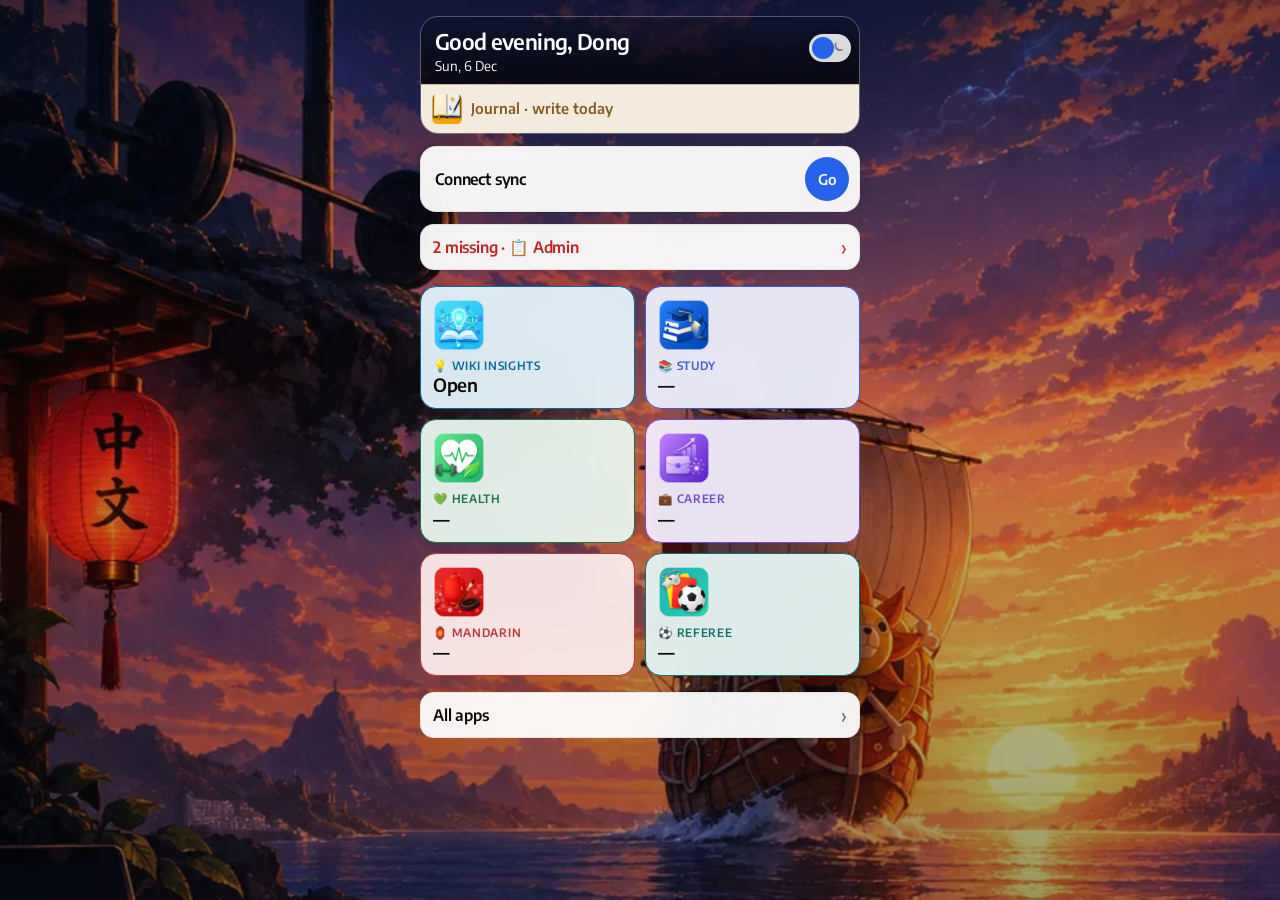
==== index.html @ ea3e2d0f "Merge the hub greeting and quote into one journal card. The date, weather, and daily quote now share" ====
<!DOCTYPE html>
<html lang="en">
<head>
  <meta charset="UTF-8" />
  <meta name="viewport" content="width=device-width, initial-scale=1.0, viewport-fit=cover" />
  <meta name="theme-color" content="#021037" data-dong-theme-fixed />
  <title>Dong apps</title>
  <link rel="manifest" href="/manifest.json" />
  <link rel="icon" href="/icons/favicon-32.png" type="image/png" sizes="32x32" />
  <link rel="icon" href="/icons/favicon-16.png" type="image/png" sizes="16x16" />
  <link rel="apple-touch-icon" href="/icons/apple-touch-icon.png" sizes="180x180" />
  <link href="https://fonts.googleapis.com/css2?family=Encode+Sans:wght@400;600&display=swap" rel="stylesheet" />
  <link rel="stylesheet" href="dong-ui/theme.css?v=5" />
  <link rel="stylesheet" href="styles.css?v=19" />
  <style>
    .boot {
      position: fixed;
      inset: 0;
      z-index: 10000;
      display: grid;
      place-items: center;
      background: #021037;
      pointer-events: none;
    }
    .boot svg { width: 112px; height: 112px; display: block; }
    .boot.is-out { animation: boot-fade 600ms linear forwards; }
    @keyframes boot-fade {
      0% { opacity: 1; }
      40% { opacity: 1; }
      100% { opacity: 0; visibility: hidden; }
    }
    @media not all and (display-mode: standalone), (prefers-reduced-motion: reduce) {
      .boot { display: none; }
    }
  </style>
  <script src="dong-ui/theme.js?v=6"></script>
</head>
<body>
  <div class="boot" aria-hidden="true">
    <svg xmlns="http://www.w3.org/2000/svg" viewBox="0 0 512 512" width="112" height="112" aria-hidden="true">
      <rect width="512" height="512" fill="#021037"/>
      <rect x="48" y="48" width="176" height="176" rx="56" fill="#F2A93B"/>
      <rect x="288" y="48" width="176" height="176" rx="56" fill="#4C6EF5"/>
      <rect x="48" y="288" width="176" height="176" rx="56" fill="#2FB872"/>
      <rect x="288" y="288" width="176" height="176" rx="56" fill="#8B5CF6"/>
    </svg>
  </div>
  <main>
    <div class="greet">
      <a class="journal-card" id="journal-card" href="/journal/" data-area="journal">
        <img class="greet-banner" src="assets/art/banner.webp" alt="" width="1200" height="400" />
        <div class="greet-shade" aria-hidden="true"></div>
        <div class="greet-text">
          <h1 id="greet-title"><span id="greet-hello">Good morning</span>, Dong</h1>
          <p class="greet-meta">
            <span id="today-date"></span>
            <span id="today-weather" class="greet-weather" hidden></span>
          </p>
          <span class="journal-row">
            <img class="journal-art" src="assets/art/journal.webp" alt="" width="32" height="32" decoding="async" />
            <span class="journal-line" id="journal-line">Journal · write today</span>
          </span>
        </div>
      </a>
      <button type="button" data-dong-theme-toggle aria-label="Toggle color theme"></button>
    </div>

    <section id="focus" class="focus" aria-live="polite"></section>
    <details class="sheet bundle" id="bundle" hidden>
      <summary id="bundle-summary"><span class="row-label" id="bundle-label">0 missing</span></summary>
      <div id="alerts" class="alerts" aria-label="Alerts"></div>
      <div id="missions" class="missions" hidden></div>
    </details>

    <nav class="tiles" aria-label="Main apps">
      <a class="tile" data-tile="wiki-insights" href="/wiki-flashcards/insights/" data-area="wiki-insights">
        <img class="tile-art" src="assets/art/wiki-insights.webp" alt="" width="52" height="52" loading="lazy" decoding="async" />
        <span class="tile-copy">
          <span class="tile-name"><span class="row-emoji" aria-hidden="true">💡</span>Wiki Insights</span>
          <span class="tile-count">Open</span>
        </span>
      </a>
      <a class="tile" data-tile="study" href="/wiki-flashcards/" data-area="study">
        <img class="tile-art" src="assets/art/study.webp" alt="" width="52" height="52" loading="lazy" decoding="async" />
        <span class="tile-copy">
          <span class="tile-name"><span class="row-emoji" aria-hidden="true">📚</span>Study</span>
          <span class="tile-count">—</span>
        </span>
      </a>
      <a class="tile" data-tile="health" href="/health/" data-area="health">
        <img class="tile-art" src="assets/art/health.webp" alt="" width="52" height="52" loading="lazy" decoding="async" />
        <span class="tile-copy">
          <span class="tile-name"><span class="row-emoji" aria-hidden="true">💚</span>Health</span>
          <span class="tile-count">—</span>
        </span>
      </a>
      <a class="tile" data-tile="career" href="/career/" data-area="career">
        <img class="tile-art" src="assets/art/career.webp" alt="" width="52" height="52" loading="lazy" decoding="async" />
        <span class="tile-copy">
          <span class="tile-name"><span class="row-emoji" aria-hidden="true">💼</span>Career</span>
          <span class="tile-count">—</span>
        </span>
      </a>
      <a class="tile" data-tile="mandarin" href="/chinese-library/" data-area="mandarin">
        <img class="tile-art" src="assets/art/mandarin.webp" alt="" width="52" height="52" loading="lazy" decoding="async" />
        <span class="tile-copy">
          <span class="tile-name"><span class="row-emoji" aria-hidden="true">🏮</span>Mandarin</span>
          <span class="tile-count">—</span>
        </span>
      </a>
      <a class="tile" data-tile="referee" href="/referee-games/" data-area="referee">
        <img class="tile-art" src="assets/art/referee.webp" alt="" width="52" height="52" loading="lazy" decoding="async" />
        <span class="tile-copy">
          <span class="tile-name"><span class="row-emoji" aria-hidden="true">⚽</span>Referee</span>
          <span class="tile-count">—</span>
        </span>
      </a>
    </nav>

    <details class="all-apps sheet">
      <summary><span class="row-label">All apps</span></summary>
      <nav aria-label="All apps">
        <section data-area="study">
          <h2>Study</h2>
          <a data-area="study" href="/wiki-flashcards/"><span class="row-emoji" aria-hidden="true">📚</span>Cards</a>
          <a data-area="study" href="/wiki-flashcards/#/aws"><span class="row-emoji" aria-hidden="true">📚</span>AWS</a>
          <a data-area="wiki-insights" href="/wiki-flashcards/insights/"><span class="row-emoji" aria-hidden="true">💡</span>Insights</a>
        </section>
        <section data-area="health">
          <h2>Health</h2>
          <a data-area="health" href="/health/"><span class="row-emoji" aria-hidden="true">💚</span>Health</a>
          <a data-area="health" href="/health/training/"><span class="row-emoji" aria-hidden="true">💚</span>Training</a>
          <a data-area="health" href="/health/nutrition/"><span class="row-emoji" aria-hidden="true">💚</span>Nutrition</a>
        </section>
        <section data-area="career">
          <h2>Career</h2>
          <a data-area="career" href="/career/"><span class="row-emoji" aria-hidden="true">💼</span>Pipeline</a>
          <a data-area="career" href="/speaking-analysis/"><span class="row-emoji" aria-hidden="true">💼</span>Speaking Coach</a>
          <a data-area="career" href="/job-hunt/"><span class="row-emoji" aria-hidden="true">💼</span>GenAI Job Shortlist</a>
          <a data-area="career" href="/Resume/"><span class="row-emoji" aria-hidden="true">💼</span>Resume</a>
        </section>
        <section data-area="daily">
          <h2>Daily</h2>
          <a data-area="journal" href="/journal/"><span class="row-emoji" aria-hidden="true">📖</span>Journal &amp; Reviews</a>
          <a data-area="journal" href="/mirror/"><span class="row-emoji" aria-hidden="true">📖</span>News</a>
          <a data-area="mandarin" href="/chinese-library/"><span class="row-emoji" aria-hidden="true">🏮</span>Mandarin Vocabulary</a>
          <a href="/piano/"><span class="row-emoji" aria-hidden="true">🎹</span>Piano Practice</a>
          <a data-area="study" href="/thesis/"><span class="row-emoji" aria-hidden="true">📚</span>Thesis Tracker</a>
        </section>
        <section data-area="life">
          <h2>Life</h2>
          <a href="/money/"><span class="row-emoji" aria-hidden="true">💰</span>Money</a>
          <a href="/crew-log/"><span class="row-emoji" aria-hidden="true">⚓</span>Crew Log</a>
          <a data-area="referee" href="/referee-games/"><span class="row-emoji" aria-hidden="true">⚽</span>Referee Games</a>
          <a href="/roadmap/"><span class="row-emoji" aria-hidden="true">🗺️</span>Roadmap</a>
        </section>
        <section data-area="reference">
          <h2>Reference</h2>
          <a href="/last30days-archive/"><span class="row-emoji" aria-hidden="true">🔎</span>Research Archive</a>
          <a data-area="referee" href="/afbraga-flashcards/"><span class="row-emoji" aria-hidden="true">⚽</span>AF Braga Referee Study</a>
          <a data-area="study" href="/wiki-library/"><span class="row-emoji" aria-hidden="true">📚</span>Wiki Bookshelf</a>
          <a data-area="study" href="/law-wiki/"><span class="row-emoji" aria-hidden="true">📚</span>Legal Research Wiki</a>
        </section>
      </nav>
    </details>
  </main>
  <script src="dong-ui/gh-sync.js?v=1"></script>
  <script src="hub.js?v=18"></script>
  <script>
    (function () {
      var el = document.querySelector(".boot");
      if (!el) return;
      if (!window.matchMedia("(display-mode: standalone)").matches ||
          window.matchMedia("(prefers-reduced-motion: reduce)").matches) {
        el.remove();
        return;
      }
      requestAnimationFrame(function () {
        requestAnimationFrame(function () {
          el.classList.add("is-out");
          el.addEventListener("animationend", function () { el.remove(); });
        });
      });
    })();
  </script>
</body>
</html>
---- dong-ui/theme.css ----
/**
 * dong-ui — CloudCLI-inspired design tokens (original reimplementation).
 * Light: warm cream. Dark: near-black. Toggle via html.dark + theme.js.
 */

:root {
  --background: 44 22% 96%;
  --foreground: 36 25% 4%;
  --card: 0 0% 100%;
  --card-foreground: 36 25% 4%;
  --popover: 0 0% 100%;
  --popover-foreground: 36 25% 4%;
  --primary: 221.2 83.2% 53.3%;
  --primary-foreground: 210 40% 98%;
  --secondary: 44 15% 91%;
  --secondary-foreground: 36 15% 18%;
  --muted: 44 15% 91%;
  --muted-foreground: 40 8% 36%;
  --accent: 44 15% 91%;
  --accent-foreground: 36 15% 18%;
  --destructive: 0 84.2% 60.2%;
  --destructive-foreground: 210 40% 98%;
  --border: 44 14% 87%;
  --input: 44 14% 87%;
  --ring: 221.2 83.2% 53.3%;
  --radius: 0.5rem;

  --bg-hex: #f6f4ef;
  --fg-hex: #0d0b08;
  --card-hex: #ffffff;
  --primary-hex: #2563eb;
  --muted-hex: #ebeae5;
  --muted-fg-hex: #5c574f;
  --border-hex: #e2e0d9;
  --theme-color: #f6f4ef;

  --nav-glass-bg: 44 22% 96% / 0.7;
  --nav-glass-blur: 20px;
  --nav-glass-saturate: 1.8;

  --font-sans: "Encode Sans", -apple-system, BlinkMacSystemFont, "Segoe UI",
    Roboto, "Helvetica Neue", Arial, sans-serif;
  --app-accent: hsl(var(--primary));

  /* Compatibility aliases for existing app CSS (do not clobber HSL tokens) */
  --bg: hsl(var(--background));
  --bg-deep: hsl(var(--secondary));
  --bg-mid: hsl(var(--secondary));
  --bg-raised: hsl(var(--card));
  --bg-card: hsl(var(--card));
  --bg-elevated: hsl(var(--secondary));
  --ink: hsl(var(--foreground));
  --text: hsl(var(--foreground));
  --text-dim: hsl(var(--muted-foreground));
  --text-mute: hsl(var(--muted-foreground));
  --muted-text: hsl(var(--muted-foreground));
  --line: hsl(var(--border));
  --surface: hsl(var(--card) / 0.85);
  --font-body: var(--font-sans);
  --font-ui: var(--font-sans);
  --font-display: var(--font-sans);

  color-scheme: light;
}

html.dark {
  --background: 0 0% 8%;
  --foreground: 40 8% 93%;
  --card: 0 0% 12%;
  --card-foreground: 40 8% 93%;
  --popover: 0 0% 12%;
  --popover-foreground: 40 8% 93%;
  --primary: 217.2 91.2% 59.8%;
  --primary-foreground: 0 0% 8%;
  --secondary: 0 0% 17%;
  --secondary-foreground: 40 8% 93%;
  --muted: 0 0% 17%;
  --muted-foreground: 0 0% 72%;
  --accent: 0 0% 17%;
  --accent-foreground: 40 8% 93%;
  --destructive: 0 62.8% 30.6%;
  --destructive-foreground: 40 8% 93%;
  --border: 0 0% 17%;
  --input: 0 0% 23%;
  --ring: 217.2 91.2% 59.8%;

  --bg-hex: #141414;
  --fg-hex: #efeeec;
  --card-hex: #1f1f1f;
  --primary-hex: #3b82f6;
  --muted-hex: #2b2b2b;
  --muted-fg-hex: #b8b8b8;
  --border-hex: #2b2b2b;
  --theme-color: #141414;

  --nav-glass-bg: 0 0% 12% / 0.55;
  --nav-glass-blur: 24px;
  --nav-glass-saturate: 1.6;

  --bg: hsl(var(--background));
  --bg-deep: hsl(0 0% 6%);
  --bg-mid: hsl(var(--secondary));
  --bg-raised: hsl(var(--card));
  --bg-card: hsl(var(--card));
  --bg-elevated: hsl(var(--secondary));
  --ink: hsl(var(--foreground));
  --text: hsl(var(--foreground));
  --text-dim: hsl(var(--muted-foreground));
  --text-mute: hsl(var(--muted-foreground));
  --muted-text: hsl(var(--muted-foreground));
  --line: hsl(var(--border));
  --surface: hsl(var(--card) / 0.9);

  color-scheme: dark;
}

*,
*::before,
*::after {
  box-sizing: border-box;
}

html {
  -webkit-text-size-adjust: 100%;
}

body {
  margin: 0;
  min-height: 100vh;
  font-family: var(--font-sans);
  color: hsl(var(--foreground));
  background: hsl(var(--background));
  -webkit-font-smoothing: antialiased;
  -moz-osx-font-smoothing: grayscale;
}

body,
div,
section,
article,
aside,
header,
footer,
nav,
main,
h1,
h2,
h3,
h4,
h5,
h6,
p,
span,
ul,
ol,
li,
table,
tr,
td,
th,
form,
label {
  transition: background-color 200ms ease-in-out, border-color 200ms ease-in-out,
    color 200ms ease-in-out;
}

@media (prefers-reduced-motion: reduce) {
  *,
  *::before,
  *::after {
    animation-duration: 0.01ms !important;
    animation-iteration-count: 1 !important;
    transition-duration: 0.01ms !important;
  }
}

.nav-glass {
  background: hsl(var(--nav-glass-bg));
  backdrop-filter: blur(var(--nav-glass-blur)) saturate(var(--nav-glass-saturate));
  -webkit-backdrop-filter: blur(var(--nav-glass-blur))
    saturate(var(--nav-glass-saturate));
}

.ui-card {
  background: hsl(var(--card));
  color: hsl(var(--card-foreground));
  border: 1px solid hsl(var(--border) / 0.7);
  border-radius: calc(var(--radius) + 4px);
  box-shadow: 0 1px 2px hsl(0 0% 0% / 0.04);
}

.ui-btn {
  display: inline-flex;
  align-items: center;
  justify-content: center;
  gap: 0.4rem;
  height: 2.5rem;
  padding: 0 1rem;
  border-radius: var(--radius);
  border: 1px solid transparent;
  font-family: var(--font-sans);
  font-size: 0.875rem;
  font-weight: 500;
  cursor: pointer;
  background: hsl(var(--primary));
  color: hsl(var(--primary-foreground));
  transition: background-color 150ms ease, border-color 150ms ease,
    transform 100ms ease;
}

.ui-btn:hover {
  filter: brightness(1.05);
}

.ui-btn:focus-visible {
  outline: none;
  box-shadow: 0 0 0 3px hsl(var(--ring) / 0.35);
}

.ui-btn-ghost {
  background: hsl(var(--secondary));
  color: hsl(var(--secondary-foreground));
  border-color: hsl(var(--border) / 0.6);
}

.dong-theme-toggle {
  position: fixed;
  top: max(0.75rem, env(safe-area-inset-top));
  right: max(0.75rem, env(safe-area-inset-right));
  z-index: 1000;
  display: inline-flex;
  align-items: center;
  justify-content: center;
  width: 2.75rem;
  height: 1.75rem;
  padding: 0;
  border: 1px solid hsl(var(--border) / 0.7);
  border-radius: 999px;
  background: hsl(var(--card) / 0.85);
  backdrop-filter: blur(12px) saturate(1.4);
  -webkit-backdrop-filter: blur(12px) saturate(1.4);
  color: hsl(var(--foreground));
  cursor: pointer;
  box-shadow: 0 1px 8px hsl(0 0% 0% / 0.08);
}

.dong-theme-toggle:focus-visible {
  outline: none;
  box-shadow: 0 0 0 3px hsl(var(--ring) / 0.35);
}

.dong-theme-toggle__track {
  position: relative;
  width: 100%;
  height: 100%;
  display: flex;
  align-items: center;
  justify-content: space-between;
  padding: 0 0.35rem;
}

.dong-theme-toggle__icon {
  width: 0.85rem;
  height: 0.85rem;
  opacity: 0.45;
}

.dong-theme-toggle__icon.is-active {
  opacity: 1;
  color: hsl(var(--primary));
}

.dong-theme-toggle__knob {
  position: absolute;
  top: 2px;
  left: 2px;
  width: calc(1.75rem - 6px);
  height: calc(1.75rem - 6px);
  border-radius: 999px;
  background: hsl(var(--primary));
  transition: transform 180ms cubic-bezier(0.4, 0, 0.2, 1);
  pointer-events: none;
}

html.dark .dong-theme-toggle__knob {
  transform: translateX(1rem);
}

.dong-topbar {
  position: sticky;
  top: 0;
  z-index: 50;
  display: flex;
  align-items: center;
  justify-content: space-between;
  gap: 0.75rem;
  min-height: 3rem;
  padding: 0.5rem 1rem;
  padding-top: max(0.5rem, env(safe-area-inset-top));
  border-bottom: 1px solid hsl(var(--border) / 0.5);
}

.dong-topbar .dong-theme-toggle {
  position: static;
}
---- styles.css ----
/* Accents from assets/art/palette.json. Ink is the same hue, shifted so
   header, pill, and tile-label text stays at least AA on both themes. */
:root {
  --area-journal: #F2A93B;
  --area-study: #4C6EF5;
  --area-health: #2FB872;
  --area-career: #8B5CF6;
  --area-mandarin: #E5484D;
  --area-referee: #14B8A6;
  --area-wiki-insights: #0EA5E9;

  --area-journal-ink: #855D20;
  --area-study-ink: #3F5BCB;
  --area-health-ink: #1D7247;
  --area-career-ink: #724BCA;
  --area-mandarin-ink: #B5393D;
  --area-referee-ink: #0C7267;
  --area-wiki-insights-ink: #096B97;
  --soon-ink: #c02626;
}

html.dark {
  --area-journal-ink: #F2A93B;
  --area-study-ink: #829AF8;
  --area-health-ink: #2FB872;
  --area-career-ink: #AE8DF9;
  --area-mandarin-ink: #ED7F82;
  --area-referee-ink: #14B8A6;
  --area-wiki-insights-ink: #18A9EA;
  --soon-ink: #f87171;
}

[data-area="journal"] {
  --area: var(--area-journal);
  --area-ink: var(--area-journal-ink);
}

[data-area="study"] {
  --area: var(--area-study);
  --area-ink: var(--area-study-ink);
}

[data-area="health"] {
  --area: var(--area-health);
  --area-ink: var(--area-health-ink);
}

[data-area="career"] {
  --area: var(--area-career);
  --area-ink: var(--area-career-ink);
}

[data-area="mandarin"] {
  --area: var(--area-mandarin);
  --area-ink: var(--area-mandarin-ink);
}

[data-area="referee"] {
  --area: var(--area-referee);
  --area-ink: var(--area-referee-ink);
}

[data-area="wiki-insights"] {
  --area: var(--area-wiki-insights);
  --area-ink: var(--area-wiki-insights-ink);
}

/* Full-page art. position:fixed on a pseudo-element, not
   background-attachment:fixed, which iOS Safari ignores or jitters. */
html {
  background-color: hsl(var(--background));
}

body {
  background-color: transparent;
  isolation: isolate;
}

body::before,
body::after {
  content: "";
  position: fixed;
  inset: 0;
  pointer-events: none;
}

body::before {
  z-index: -2;
  background-image: url("assets/art/bg.webp");
  background-repeat: no-repeat;
  background-size: cover;
  background-position: center;
}

body::after {
  z-index: -1;
  background: linear-gradient(
    180deg,
    hsl(230 42% 6% / 0.5) 0%,
    hsl(230 36% 8% / 0.28) 20%,
    hsl(18 45% 8% / 0.22) 50%,
    hsl(230 36% 6% / 0.4) 100%
  );
}

html.dark body::after {
  background: linear-gradient(
    180deg,
    hsl(230 42% 3% / 0.62) 0%,
    hsl(230 36% 3% / 0.4) 22%,
    hsl(18 32% 3% / 0.32) 54%,
    hsl(230 36% 2% / 0.52) 100%
  );
}

main {
  width: min(440px, calc(100% - 32px));
  margin: 0 auto;
  padding: calc(16px + env(safe-area-inset-top)) 0 calc(32px + env(safe-area-inset-bottom));
}

a {
  color: inherit;
  text-decoration: none;
}

h1,
h2,
h3,
p {
  margin: 0;
}

.greet {
  position: relative;
  border-radius: 18px;
  background: transparent;
}

.greet-banner {
  position: absolute;
  inset: 0;
  z-index: 0;
  display: none;
  width: 100%;
  height: 100%;
  object-fit: cover;
  object-position: center;
}

.greet-shade {
  position: absolute;
  inset: 0;
  z-index: 1;
  border-radius: inherit;
  background: linear-gradient(
    180deg,
    hsl(0 0% 0% / 0.18) 0%,
    hsl(0 0% 0% / 0.55) 36%,
    hsl(0 0% 0% / 0.9) 100%
  );
}

.greet-text {
  position: relative;
  z-index: 2;
  display: block;
  min-width: 0;
}

.greet h1 {
  font-size: 1.35rem;
  font-weight: 600;
  letter-spacing: -0.03em;
  line-height: 1.2;
  white-space: nowrap;
  overflow: hidden;
  text-overflow: ellipsis;
  color: #fff;
}

.greet p {
  margin-top: 2px;
  color: #fff;
  font-size: 0.84rem;
}

.greet-meta {
  display: flex;
  align-items: baseline;
  gap: 0.4rem;
  min-width: 0;
  margin-top: 2px;
}

#today-date {
  flex: none;
}

/* The greeting shade is dark in both themes. #b8b8b8 is the shell kit's
   muted ink on dark (--dx-muted); the light muted ink fails contrast here. */
.greet .greet-weather {
  margin-top: 0;
  min-width: 0;
  flex: 1 1 auto;
  color: #b8b8b8;
  font-size: 0.84rem;
  font-weight: 400;
  line-height: 1.2;
  white-space: nowrap;
  overflow: hidden;
  text-overflow: ellipsis;
}

.greet .greet-weather:not([hidden])::before {
  content: "· ";
}

.greet .dong-theme-toggle {
  position: absolute;
  top: 10px;
  right: 8px;
  z-index: 3;
  flex: none;
  width: 44px;
  height: 44px;
  background: transparent;
  border-color: transparent;
  box-shadow: none;
  color: hsl(var(--foreground));
}

.greet .dong-theme-toggle__track {
  position: absolute;
  left: 0;
  width: 100%;
  height: 1.75rem;
  top: 50%;
  transform: translateY(-50%);
  border: 1px solid hsl(var(--border) / 0.7);
  border-radius: 999px;
  background: hsl(var(--card) / 0.85);
  box-shadow: 0 1px 8px hsl(0 0% 0% / 0.08);
}

.journal-card {
  position: relative;
  z-index: 2;
  display: block;
  min-height: 44px;
  padding: 12px 58px 12px 14px;
  border-radius: 18px;
  overflow: hidden;
  border: 1px solid hsl(0 0% 100% / 0.28);
  color: #fff;
  min-width: 0;
  cursor: pointer;
}

.journal-row {
  display: flex;
  align-items: center;
  gap: 8px;
  margin: 10px -58px -12px -14px;
  padding: 8px 14px 8px 10px;
  border-top: 1px solid color-mix(in srgb, var(--area-journal-ink) 35%, transparent);
  background: color-mix(in srgb, var(--area-journal) 12%, hsl(var(--card) / 0.96));
  color: var(--area-journal-ink);
}

.journal-art {
  width: 32px;
  height: 32px;
  flex: none;
  object-fit: contain;
}

.journal-line {
  flex: 1 1 auto;
  min-width: 0;
  color: inherit;
  font-size: 0.92rem;
  font-weight: 600;
  line-height: 1.3;
  display: -webkit-box;
  -webkit-box-orient: vertical;
  -webkit-line-clamp: 2;
  overflow: hidden;
  overflow-wrap: anywhere;
}

.focus {
  margin-top: 12px;
  display: flex;
  flex-direction: column;
  gap: 8px;
}

.focus:empty {
  margin-top: 0;
}

.focus-card {
  display: flex;
  align-items: center;
  gap: 8px;
  min-height: 64px;
  padding: 10px 10px 10px 14px;
  border-radius: 16px;
  background: hsl(var(--card) / 0.94);
  border: 1px solid hsl(var(--border) / 0.85);
  box-shadow: 0 8px 24px hsl(0 0% 0% / 0.06);
  -webkit-backdrop-filter: blur(16px);
  backdrop-filter: blur(16px);
}

.focus-card[data-area] {
  border-color: var(--area-ink);
}

.focus-done {
  color: var(--muted-text);
  font-weight: 600;
}

.focus .sync-hint {
  margin: 0;
}

.sync-hint {
  color: var(--muted-text);
  font-size: 0.84rem;
}

.row-label {
  font-size: 0.98rem;
  font-weight: 600;
  letter-spacing: -0.01em;
  line-height: 1.25;
}

.row-emoji {
  display: inline-block;
  margin-right: 0.35em;
  font-style: normal;
  line-height: 1;
}

.focus-card .row-label,
.line .row-label,
.wiki-due .row-label,
summary .row-label {
  flex: 1 1 auto;
  min-width: 0;
  white-space: nowrap;
  overflow: hidden;
  text-overflow: ellipsis;
}

.go {
  flex: none;
  display: inline-flex;
  align-items: center;
  justify-content: center;
  min-width: 44px;
  min-height: 44px;
  padding: 0 12px;
  border-radius: 999px;
  background: hsl(var(--primary));
  color: hsl(var(--primary-foreground));
  font-weight: 600;
  font-size: 0.92rem;
}

.badge {
  flex: none;
  min-width: 2.6rem;
  padding: 3px 8px;
  border-radius: 999px;
  background: hsl(var(--primary) / 0.12);
  color: #1558ea;
  font-size: 0.72rem;
  font-weight: 600;
  text-align: center;
  letter-spacing: 0.01em;
  white-space: nowrap;
}

html.dark .badge {
  color: #6da2f8;
}

.badge[data-area] {
  color: var(--area-ink, #1558ea);
  background: color-mix(in srgb, var(--area, hsl(var(--primary))) 10%, transparent);
}

html.dark .badge[data-area] {
  color: var(--area-ink, #6da2f8);
}

.badge-soon,
.badge.badge-soon,
html.dark .badge.badge-soon {
  background: hsl(var(--destructive) / 0.12);
  color: var(--soon-ink);
}

.bundle {
  margin-top: 12px;
}

.bundle[hidden] {
  display: none;
}

.alerts {
  display: flex;
  flex-direction: column;
  gap: 8px;
}

.bundle > .alerts,
.bundle > .missions {
  padding: 0 8px 8px;
}

.alerts:empty,
.missions:empty,
.missions[hidden] {
  display: none;
  padding: 0;
}

.sheet {
  background: hsl(var(--card) / 0.94);
  border: 1px solid hsl(var(--border) / 0.85);
  border-radius: 14px;
  -webkit-backdrop-filter: blur(16px);
  backdrop-filter: blur(16px);
}

.alert-group summary,
.missions-details summary,
.bundle > summary,
.all-apps summary {
  display: flex;
  align-items: center;
  gap: 8px;
  min-height: 44px;
  padding: 0 12px;
  cursor: pointer;
  list-style: none;
}

.alert-group summary::-webkit-details-marker,
.missions-details summary::-webkit-details-marker,
.bundle > summary::-webkit-details-marker,
.all-apps summary::-webkit-details-marker {
  display: none;
}

.alert-group summary::marker,
.missions-details summary::marker,
.bundle > summary::marker,
.all-apps summary::marker {
  content: "";
}

.alert-group summary::after,
.missions-details summary::after,
.bundle > summary::after,
.all-apps summary::after {
  content: "›";
  flex: none;
  color: var(--muted-text);
  font-size: 1.25rem;
  font-weight: 400;
  line-height: 1;
}

.alert-group[open] > summary::after,
.missions-details[open] > summary::after,
.bundle[open] > summary::after,
.all-apps[open] > summary::after {
  content: "˅";
}

summary.is-soon,
summary.is-soon::after {
  color: var(--soon-ink);
}

.area-label,
.all-apps h2 {
  margin: 0;
  padding: 10px 12px 2px;
  font-size: 0.72rem;
  font-weight: 600;
  letter-spacing: 0.08em;
  text-transform: uppercase;
  color: var(--area-ink, var(--muted-text));
}

.alert-group[data-area] > summary .row-label {
  color: var(--area-ink, inherit);
}

.alert-group:is([data-area="journal"], [data-area="study"], [data-area="health"], [data-area="career"], [data-area="mandarin"], [data-area="referee"], [data-area="wiki-insights"]) > summary .row-label::before,
:is([data-area="journal"], [data-area="study"], [data-area="health"], [data-area="career"], [data-area="mandarin"], [data-area="referee"], [data-area="wiki-insights"]) > .area-label::before,
.all-apps :is([data-area="journal"], [data-area="study"], [data-area="health"], [data-area="career"], [data-area="mandarin"], [data-area="referee"], [data-area="wiki-insights"]) > h2::before {
  content: "";
  display: inline-block;
  width: 0.5rem;
  height: 0.5rem;
  margin-right: 0.4rem;
  border-radius: 999px;
  background: var(--area);
  box-shadow: inset 0 0 0 1px var(--area-ink);
  vertical-align: 0;
}

.line-list {
  list-style: none;
  margin: 0;
  padding: 0;
}

.line,
.all-apps a {
  display: flex;
  align-items: center;
  gap: 10px;
  min-height: 44px;
  padding: 0 12px;
  border-top: 1px solid hsl(var(--border) / 0.75);
  font-size: 0.95rem;
  font-weight: 600;
}

.all-apps {
  margin-top: 16px;
}

.all-apps a {
  display: block;
  line-height: 44px;
  white-space: nowrap;
  overflow: hidden;
  text-overflow: ellipsis;
}

.tiles {
  display: grid;
  grid-template-columns: 1fr 1fr;
  gap: 10px;
  margin-top: 16px;
}

.tile {
  display: flex;
  flex-direction: column;
  align-items: flex-start;
  justify-content: center;
  gap: 8px;
  min-height: 72px;
  padding: 12px;
  border-radius: 16px;
  background: hsl(var(--card) / 0.94);
  border: 1px solid hsl(var(--border) / 0.85);
  min-width: 0;
  -webkit-backdrop-filter: blur(16px);
  backdrop-filter: blur(16px);
}

.tile[data-area] {
  border-color: var(--area-ink);
  background: color-mix(in srgb, var(--area) 10%, hsl(var(--card) / 0.94));
}

.tile-art {
  width: 52px;
  height: 52px;
  flex: none;
  object-fit: contain;
}

.tile-copy {
  min-width: 0;
  width: 100%;
}

.tile-name {
  display: block;
  font-size: 0.72rem;
  font-weight: 600;
  letter-spacing: 0.06em;
  text-transform: uppercase;
  color: var(--muted-text);
  line-height: 1.25;
}

.tile[data-area] .tile-name {
  color: var(--area-ink);
}

.tile-count {
  font-size: 1.15rem;
  font-weight: 600;
  letter-spacing: -0.02em;
  white-space: nowrap;
  overflow: hidden;
  text-overflow: ellipsis;
}

.focus-card:focus-visible,
.journal-card:focus-visible,
.tile:focus-visible,
.line:focus-visible,
.all-apps a:focus-visible,
summary:focus-visible,
.greet .dong-theme-toggle:focus-visible {
  outline: 2px solid hsl(var(--primary));
  outline-offset: 3px;
}

.focus-card:active,
.journal-card:active,
.tile:active,
.line:active,
.all-apps a:active {
  transform: scale(0.99);
}

@media (min-width: 760px) {
  main {
    width: min(440px, calc(100% - 48px));
  }
}
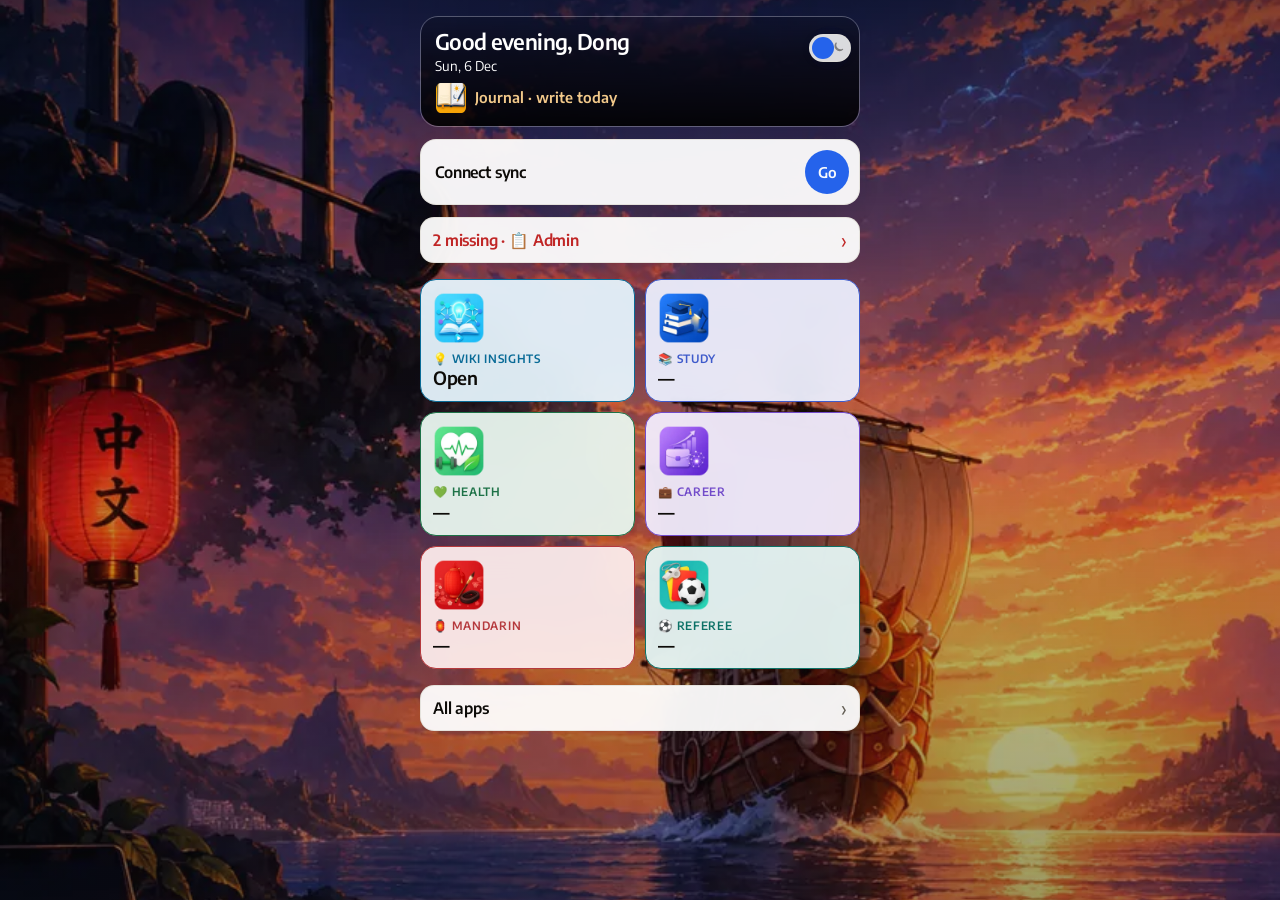
==== commit 208e4700: "Use the greeting background for the quote on the hub card. The quote row no longer paints its own am" ====
--- a/index.html
+++ b/index.html
@@ -11,7 +11,7 @@
   <link rel="apple-touch-icon" href="/icons/apple-touch-icon.png" sizes="180x180" />
   <link href="https://fonts.googleapis.com/css2?family=Encode+Sans:wght@400;600&display=swap" rel="stylesheet" />
   <link rel="stylesheet" href="dong-ui/theme.css?v=5" />
-  <link rel="stylesheet" href="styles.css?v=19" />
+  <link rel="stylesheet" href="styles.css?v=20" />
   <style>
     .boot {
       position: fixed;
--- a/styles.css
+++ b/styles.css
@@ -261,11 +261,10 @@
   display: flex;
   align-items: center;
   gap: 8px;
-  margin: 10px -58px -12px -14px;
-  padding: 8px 14px 8px 10px;
-  border-top: 1px solid color-mix(in srgb, var(--area-journal-ink) 35%, transparent);
-  background: color-mix(in srgb, var(--area-journal) 12%, hsl(var(--card) / 0.96));
-  color: var(--area-journal-ink);
+  margin-top: 8px;
+  min-width: 0;
+  background: transparent;
+  color: #f2c98a;
 }
 
 .journal-art {
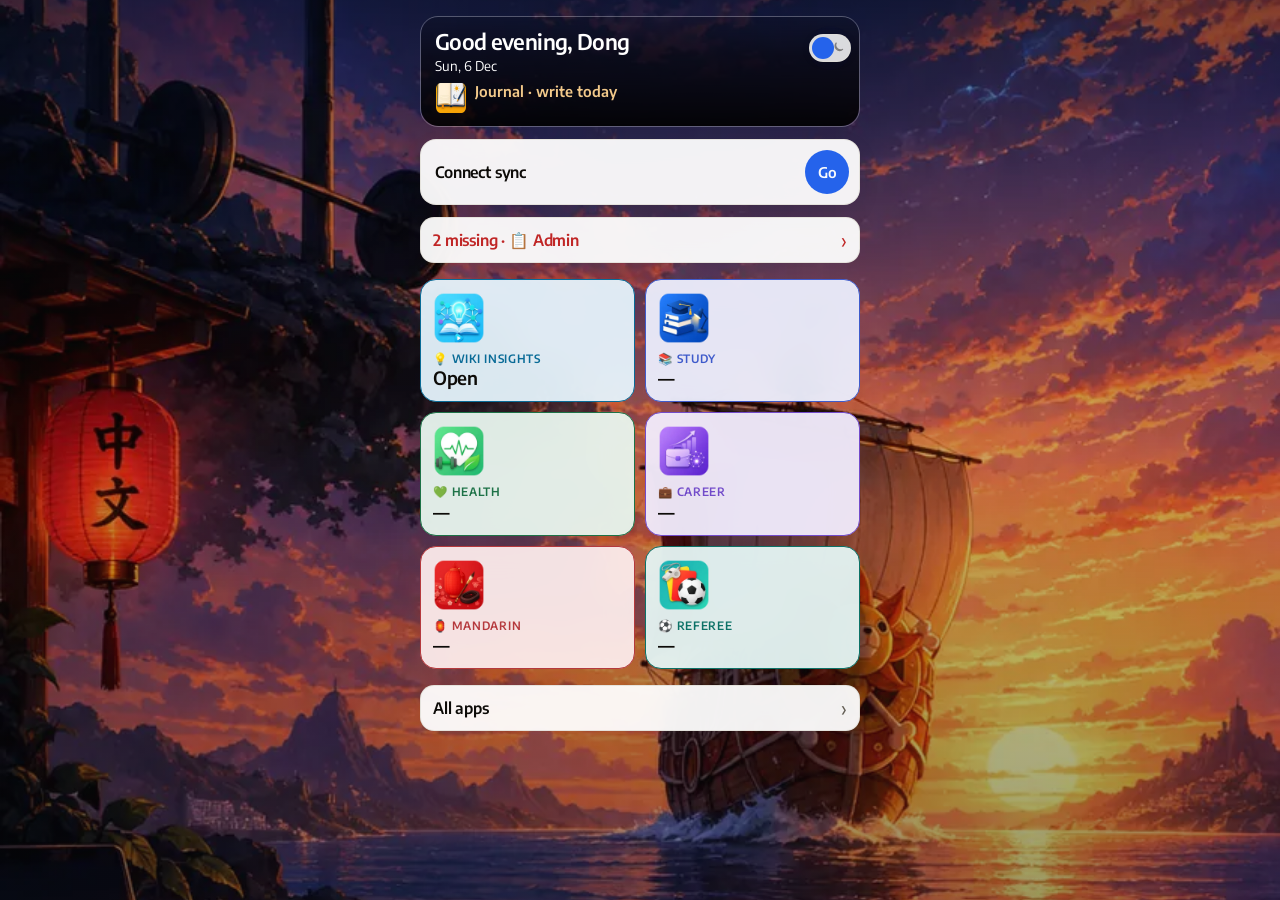
==== commit ab9ec668: "Show the full journal quote and author on the hub card. The quote no longer clamps or ellipsizes. A " ====
--- a/index.html
+++ b/index.html
@@ -11,7 +11,7 @@
   <link rel="apple-touch-icon" href="/icons/apple-touch-icon.png" sizes="180x180" />
   <link href="https://fonts.googleapis.com/css2?family=Encode+Sans:wght@400;600&display=swap" rel="stylesheet" />
   <link rel="stylesheet" href="dong-ui/theme.css?v=5" />
-  <link rel="stylesheet" href="styles.css?v=20" />
+  <link rel="stylesheet" href="styles.css?v=21" />
   <style>
     .boot {
       position: fixed;
@@ -165,7 +165,7 @@
     </details>
   </main>
   <script src="dong-ui/gh-sync.js?v=1"></script>
-  <script src="hub.js?v=18"></script>
+  <script src="hub.js?v=19"></script>
   <script>
     (function () {
       var el = document.querySelector(".boot");
--- a/styles.css
+++ b/styles.css
@@ -259,7 +259,7 @@
 
 .journal-row {
   display: flex;
-  align-items: center;
+  align-items: flex-start;
   gap: 8px;
   margin-top: 8px;
   min-width: 0;
@@ -280,12 +280,9 @@
   color: inherit;
   font-size: 0.92rem;
   font-weight: 600;
-  line-height: 1.3;
-  display: -webkit-box;
-  -webkit-box-orient: vertical;
-  -webkit-line-clamp: 2;
-  overflow: hidden;
-  overflow-wrap: anywhere;
+  line-height: 1.35;
+  white-space: pre-wrap;
+  overflow-wrap: break-word;
 }
 
 .focus {
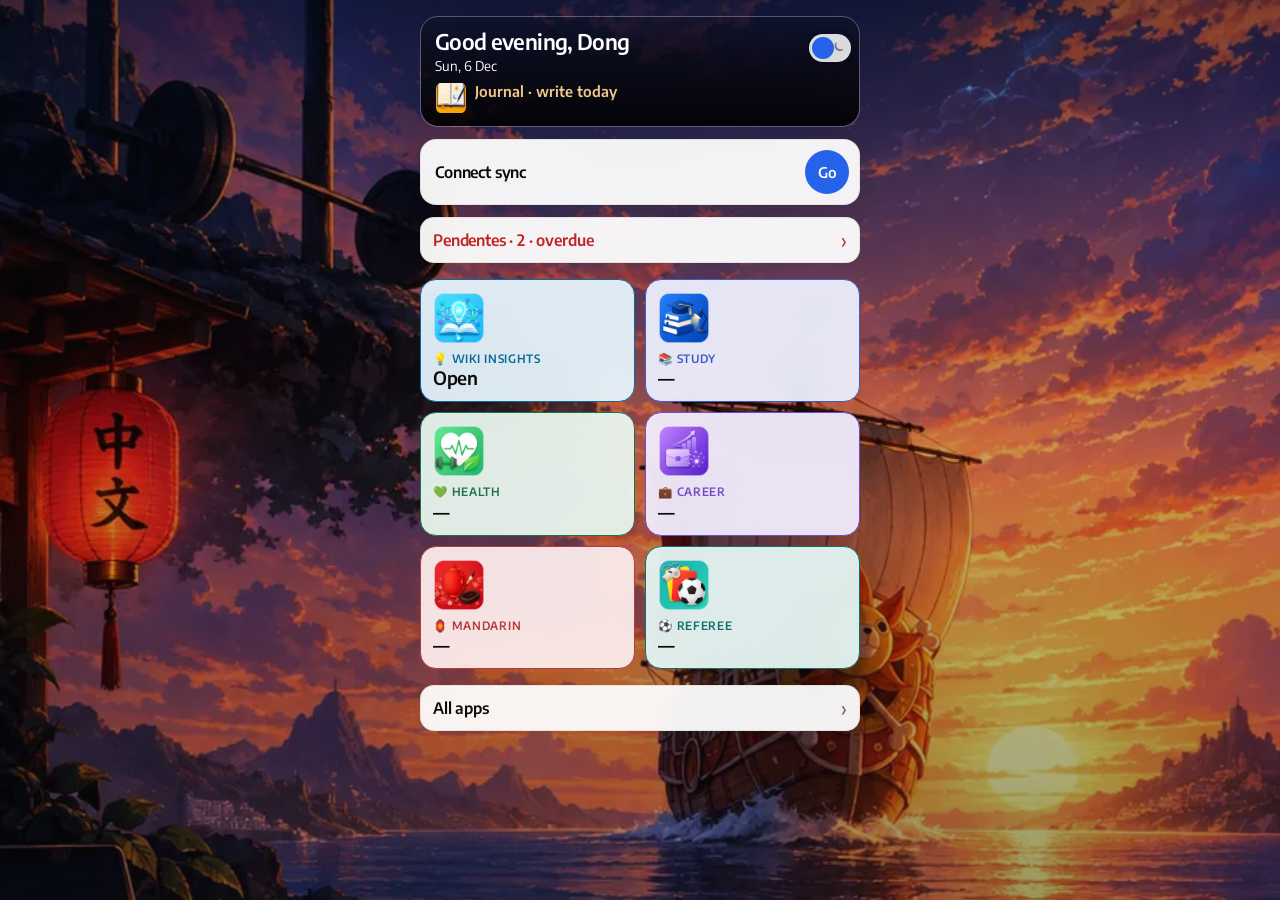
==== commit 08e0a105: "Drop the today-checks sheet and label deadlines Pendentes. The home screen no longer lists missing J" ====
--- a/index.html
+++ b/index.html
@@ -11,7 +11,7 @@
   <link rel="apple-touch-icon" href="/icons/apple-touch-icon.png" sizes="180x180" />
   <link href="https://fonts.googleapis.com/css2?family=Encode+Sans:wght@400;600&display=swap" rel="stylesheet" />
   <link rel="stylesheet" href="dong-ui/theme.css?v=5" />
-  <link rel="stylesheet" href="styles.css?v=21" />
+  <link rel="stylesheet" href="styles.css?v=22" />
   <style>
     .boot {
       position: fixed;
@@ -66,11 +66,7 @@
     </div>
 
     <section id="focus" class="focus" aria-live="polite"></section>
-    <details class="sheet bundle" id="bundle" hidden>
-      <summary id="bundle-summary"><span class="row-label" id="bundle-label">0 missing</span></summary>
-      <div id="alerts" class="alerts" aria-label="Alerts"></div>
-      <div id="missions" class="missions" hidden></div>
-    </details>
+    <div id="missions" class="missions" hidden aria-label="Pendentes"></div>
 
     <nav class="tiles" aria-label="Main apps">
       <a class="tile" data-tile="wiki-insights" href="/wiki-flashcards/insights/" data-area="wiki-insights">
@@ -165,7 +161,7 @@
     </details>
   </main>
   <script src="dong-ui/gh-sync.js?v=1"></script>
-  <script src="hub.js?v=19"></script>
+  <script src="hub.js?v=20"></script>
   <script>
     (function () {
       var el = document.querySelector(".boot");
--- a/styles.css
+++ b/styles.css
@@ -416,6 +416,10 @@
   gap: 8px;
 }
 
+.missions {
+  margin-top: 12px;
+}
+
 .bundle > .alerts,
 .bundle > .missions {
   padding: 0 8px 8px;
@@ -425,6 +429,7 @@
 .missions:empty,
 .missions[hidden] {
   display: none;
+  margin-top: 0;
   padding: 0;
 }
 
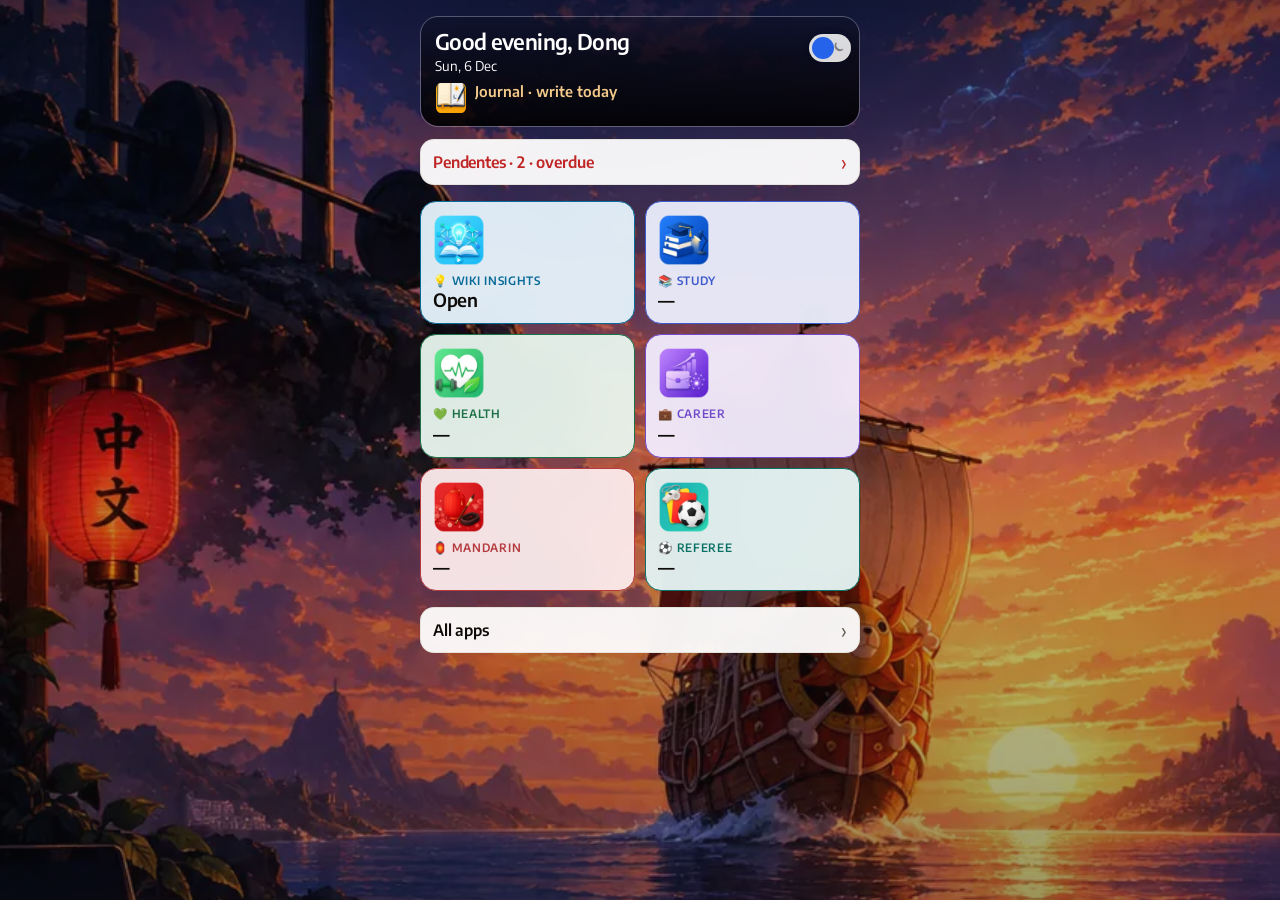
==== commit f94f07f4: "Remove the daily-goal Go banner from the hub home. The focus card was the alert for whichever check " ====
--- a/index.html
+++ b/index.html
@@ -11,7 +11,7 @@
   <link rel="apple-touch-icon" href="/icons/apple-touch-icon.png" sizes="180x180" />
   <link href="https://fonts.googleapis.com/css2?family=Encode+Sans:wght@400;600&display=swap" rel="stylesheet" />
   <link rel="stylesheet" href="dong-ui/theme.css?v=5" />
-  <link rel="stylesheet" href="styles.css?v=22" />
+  <link rel="stylesheet" href="styles.css?v=23" />
   <style>
     .boot {
       position: fixed;
@@ -65,7 +65,6 @@
       <button type="button" data-dong-theme-toggle aria-label="Toggle color theme"></button>
     </div>
 
-    <section id="focus" class="focus" aria-live="polite"></section>
     <div id="missions" class="missions" hidden aria-label="Pendentes"></div>
 
     <nav class="tiles" aria-label="Main apps">
@@ -161,7 +160,7 @@
     </details>
   </main>
   <script src="dong-ui/gh-sync.js?v=1"></script>
-  <script src="hub.js?v=20"></script>
+  <script src="hub.js?v=21"></script>
   <script>
     (function () {
       var el = document.querySelector(".boot");
--- a/styles.css
+++ b/styles.css
@@ -285,49 +285,6 @@
   overflow-wrap: break-word;
 }
 
-.focus {
-  margin-top: 12px;
-  display: flex;
-  flex-direction: column;
-  gap: 8px;
-}
-
-.focus:empty {
-  margin-top: 0;
-}
-
-.focus-card {
-  display: flex;
-  align-items: center;
-  gap: 8px;
-  min-height: 64px;
-  padding: 10px 10px 10px 14px;
-  border-radius: 16px;
-  background: hsl(var(--card) / 0.94);
-  border: 1px solid hsl(var(--border) / 0.85);
-  box-shadow: 0 8px 24px hsl(0 0% 0% / 0.06);
-  -webkit-backdrop-filter: blur(16px);
-  backdrop-filter: blur(16px);
-}
-
-.focus-card[data-area] {
-  border-color: var(--area-ink);
-}
-
-.focus-done {
-  color: var(--muted-text);
-  font-weight: 600;
-}
-
-.focus .sync-hint {
-  margin: 0;
-}
-
-.sync-hint {
-  color: var(--muted-text);
-  font-size: 0.84rem;
-}
-
 .row-label {
   font-size: 0.98rem;
   font-weight: 600;
@@ -342,7 +299,6 @@
   line-height: 1;
 }
 
-.focus-card .row-label,
 .line .row-label,
 .wiki-due .row-label,
 summary .row-label {
@@ -351,21 +307,6 @@
   white-space: nowrap;
   overflow: hidden;
   text-overflow: ellipsis;
-}
-
-.go {
-  flex: none;
-  display: inline-flex;
-  align-items: center;
-  justify-content: center;
-  min-width: 44px;
-  min-height: 44px;
-  padding: 0 12px;
-  border-radius: 999px;
-  background: hsl(var(--primary));
-  color: hsl(var(--primary-foreground));
-  font-weight: 600;
-  font-size: 0.92rem;
 }
 
 .badge {
@@ -614,7 +555,6 @@
   text-overflow: ellipsis;
 }
 
-.focus-card:focus-visible,
 .journal-card:focus-visible,
 .tile:focus-visible,
 .line:focus-visible,
@@ -625,7 +565,6 @@
   outline-offset: 3px;
 }
 
-.focus-card:active,
 .journal-card:active,
 .tile:active,
 .line:active,
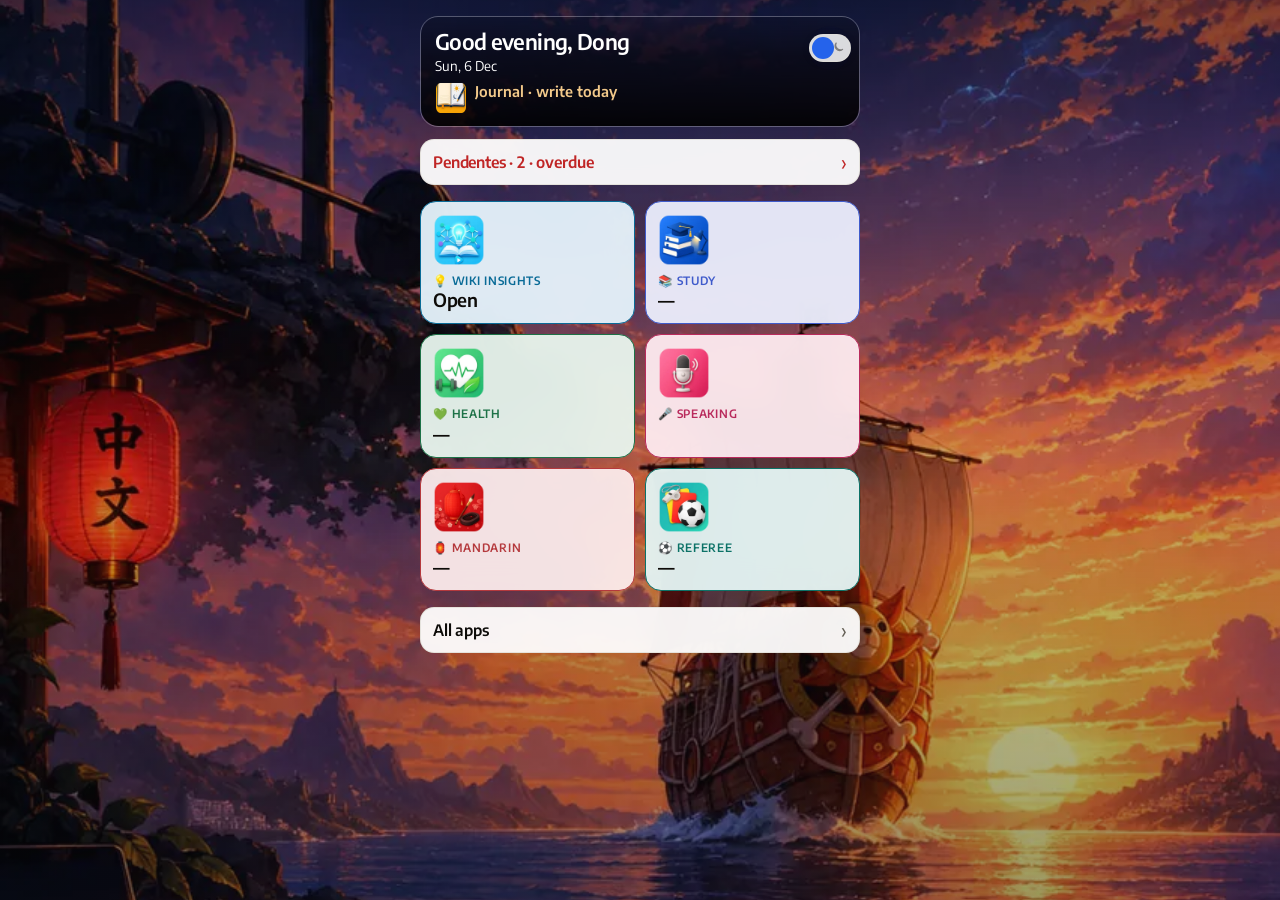
==== commit 6f123968: "Replace the Career home tile with Speaking. The tile keeps its place beside Health and opens Speakin" ====
--- a/index.html
+++ b/index.html
@@ -11,7 +11,7 @@
   <link rel="apple-touch-icon" href="/icons/apple-touch-icon.png" sizes="180x180" />
   <link href="https://fonts.googleapis.com/css2?family=Encode+Sans:wght@400;600&display=swap" rel="stylesheet" />
   <link rel="stylesheet" href="dong-ui/theme.css?v=5" />
-  <link rel="stylesheet" href="styles.css?v=23" />
+  <link rel="stylesheet" href="styles.css?v=24" />
   <style>
     .boot {
       position: fixed;
@@ -89,11 +89,10 @@
           <span class="tile-count">—</span>
         </span>
       </a>
-      <a class="tile" data-tile="career" href="/career/" data-area="career">
-        <img class="tile-art" src="assets/art/career.webp" alt="" width="52" height="52" loading="lazy" decoding="async" />
+      <a class="tile" data-tile="speaking" href="https://dong-xuyong.github.io/speaking-analysis/" data-area="speaking">
+        <img class="tile-art" src="assets/art/speaking.webp" alt="" width="52" height="52" loading="lazy" decoding="async" />
         <span class="tile-copy">
-          <span class="tile-name"><span class="row-emoji" aria-hidden="true">💼</span>Career</span>
-          <span class="tile-count">—</span>
+          <span class="tile-name"><span class="row-emoji" aria-hidden="true">🎤</span>Speaking</span>
         </span>
       </a>
       <a class="tile" data-tile="mandarin" href="/chinese-library/" data-area="mandarin">
--- a/styles.css
+++ b/styles.css
@@ -8,6 +8,7 @@
   --area-mandarin: #E5484D;
   --area-referee: #14B8A6;
   --area-wiki-insights: #0EA5E9;
+  --area-speaking: #F24B86;
 
   --area-journal-ink: #855D20;
   --area-study-ink: #3F5BCB;
@@ -16,6 +17,7 @@
   --area-mandarin-ink: #B5393D;
   --area-referee-ink: #0C7267;
   --area-wiki-insights-ink: #096B97;
+  --area-speaking-ink: #B92A5C;
   --soon-ink: #c02626;
 }
 
@@ -27,6 +29,7 @@
   --area-mandarin-ink: #ED7F82;
   --area-referee-ink: #14B8A6;
   --area-wiki-insights-ink: #18A9EA;
+  --area-speaking-ink: #E87EA3;
   --soon-ink: #f87171;
 }
 
@@ -63,6 +66,11 @@
 [data-area="wiki-insights"] {
   --area: var(--area-wiki-insights);
   --area-ink: var(--area-wiki-insights-ink);
+}
+
+[data-area="speaking"] {
+  --area: var(--area-speaking);
+  --area-ink: var(--area-speaking-ink);
 }
 
 /* Full-page art. position:fixed on a pseudo-element, not
@@ -520,6 +528,11 @@
   background: color-mix(in srgb, var(--area) 10%, hsl(var(--card) / 0.94));
 }
 
+/* No session count, so the icon and label stay aligned with the counted tiles. */
+.tile[data-tile="speaking"] {
+  justify-content: flex-start;
+}
+
 .tile-art {
   width: 52px;
   height: 52px;
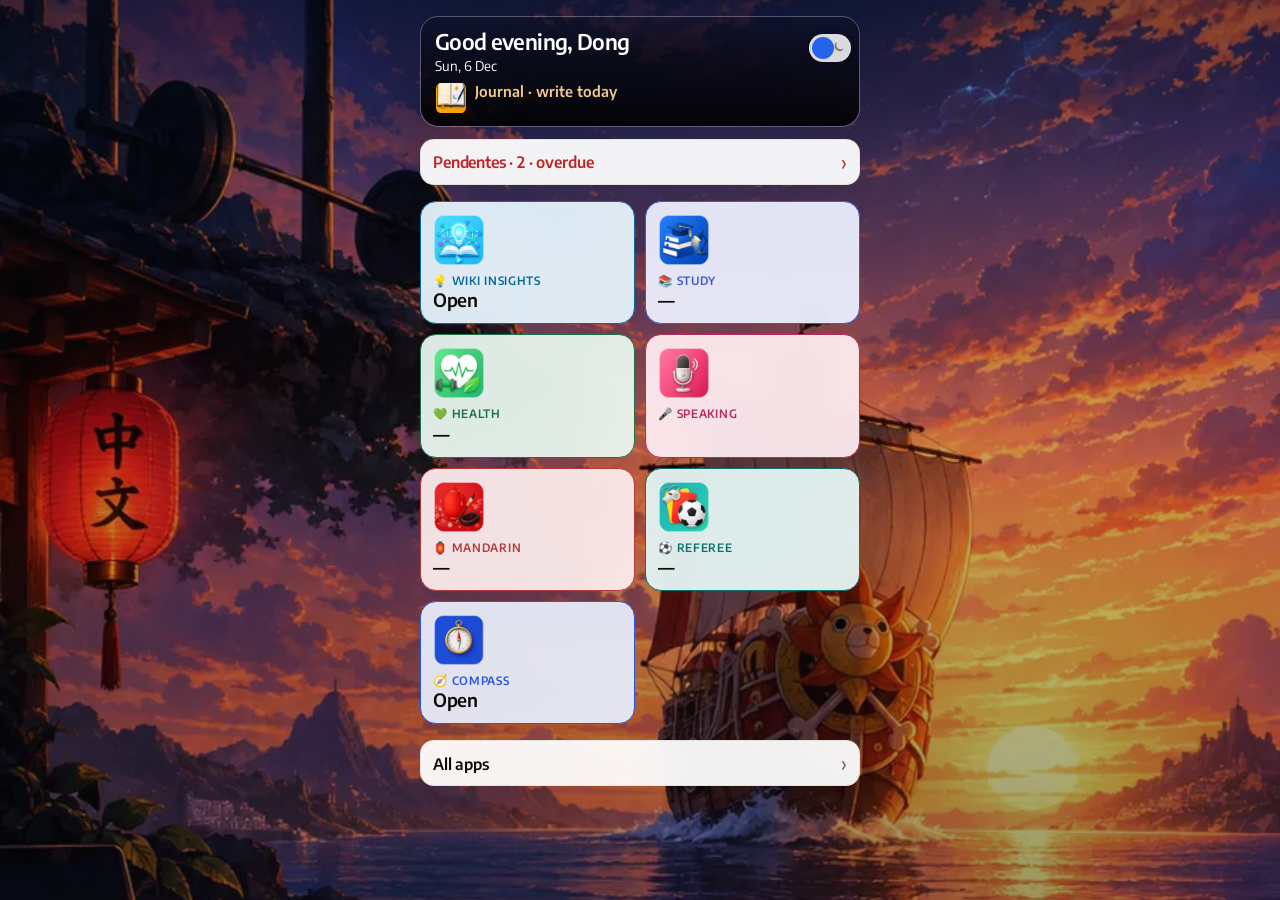
==== commit 3c81a42f: "Add a Compass tile to the apps hub. The home grid and the Daily list both open /compass/, with tile " ====
--- a/index.html
+++ b/index.html
@@ -11,7 +11,7 @@
   <link rel="apple-touch-icon" href="/icons/apple-touch-icon.png" sizes="180x180" />
   <link href="https://fonts.googleapis.com/css2?family=Encode+Sans:wght@400;600&display=swap" rel="stylesheet" />
   <link rel="stylesheet" href="dong-ui/theme.css?v=5" />
-  <link rel="stylesheet" href="styles.css?v=24" />
+  <link rel="stylesheet" href="styles.css?v=25" />
   <style>
     .boot {
       position: fixed;
@@ -109,6 +109,13 @@
           <span class="tile-count">—</span>
         </span>
       </a>
+      <a class="tile" data-tile="compass" href="/compass/" data-area="compass">
+        <img class="tile-art" src="assets/art/compass.webp" alt="" width="52" height="52" loading="lazy" decoding="async" />
+        <span class="tile-copy">
+          <span class="tile-name"><span class="row-emoji" aria-hidden="true">🧭</span>Compass</span>
+          <span class="tile-count">Open</span>
+        </span>
+      </a>
     </nav>
 
     <details class="all-apps sheet">
@@ -140,6 +147,7 @@
           <a data-area="mandarin" href="/chinese-library/"><span class="row-emoji" aria-hidden="true">🏮</span>Mandarin Vocabulary</a>
           <a href="/piano/"><span class="row-emoji" aria-hidden="true">🎹</span>Piano Practice</a>
           <a data-area="study" href="/thesis/"><span class="row-emoji" aria-hidden="true">📚</span>Thesis Tracker</a>
+          <a data-area="compass" href="/compass/"><span class="row-emoji" aria-hidden="true">🧭</span>Compass</a>
         </section>
         <section data-area="life">
           <h2>Life</h2>
--- a/styles.css
+++ b/styles.css
@@ -9,6 +9,7 @@
   --area-referee: #14B8A6;
   --area-wiki-insights: #0EA5E9;
   --area-speaking: #F24B86;
+  --area-compass: #1D4ED8;
 
   --area-journal-ink: #855D20;
   --area-study-ink: #3F5BCB;
@@ -18,6 +19,7 @@
   --area-referee-ink: #0C7267;
   --area-wiki-insights-ink: #096B97;
   --area-speaking-ink: #B92A5C;
+  --area-compass-ink: #2758E2;
   --soon-ink: #c02626;
 }
 
@@ -30,6 +32,7 @@
   --area-referee-ink: #14B8A6;
   --area-wiki-insights-ink: #18A9EA;
   --area-speaking-ink: #E87EA3;
+  --area-compass-ink: #7F9CEE;
   --soon-ink: #f87171;
 }
 
@@ -71,6 +74,11 @@
 [data-area="speaking"] {
   --area: var(--area-speaking);
   --area-ink: var(--area-speaking-ink);
+}
+
+[data-area="compass"] {
+  --area: var(--area-compass);
+  --area-ink: var(--area-compass-ink);
 }
 
 /* Full-page art. position:fixed on a pseudo-element, not
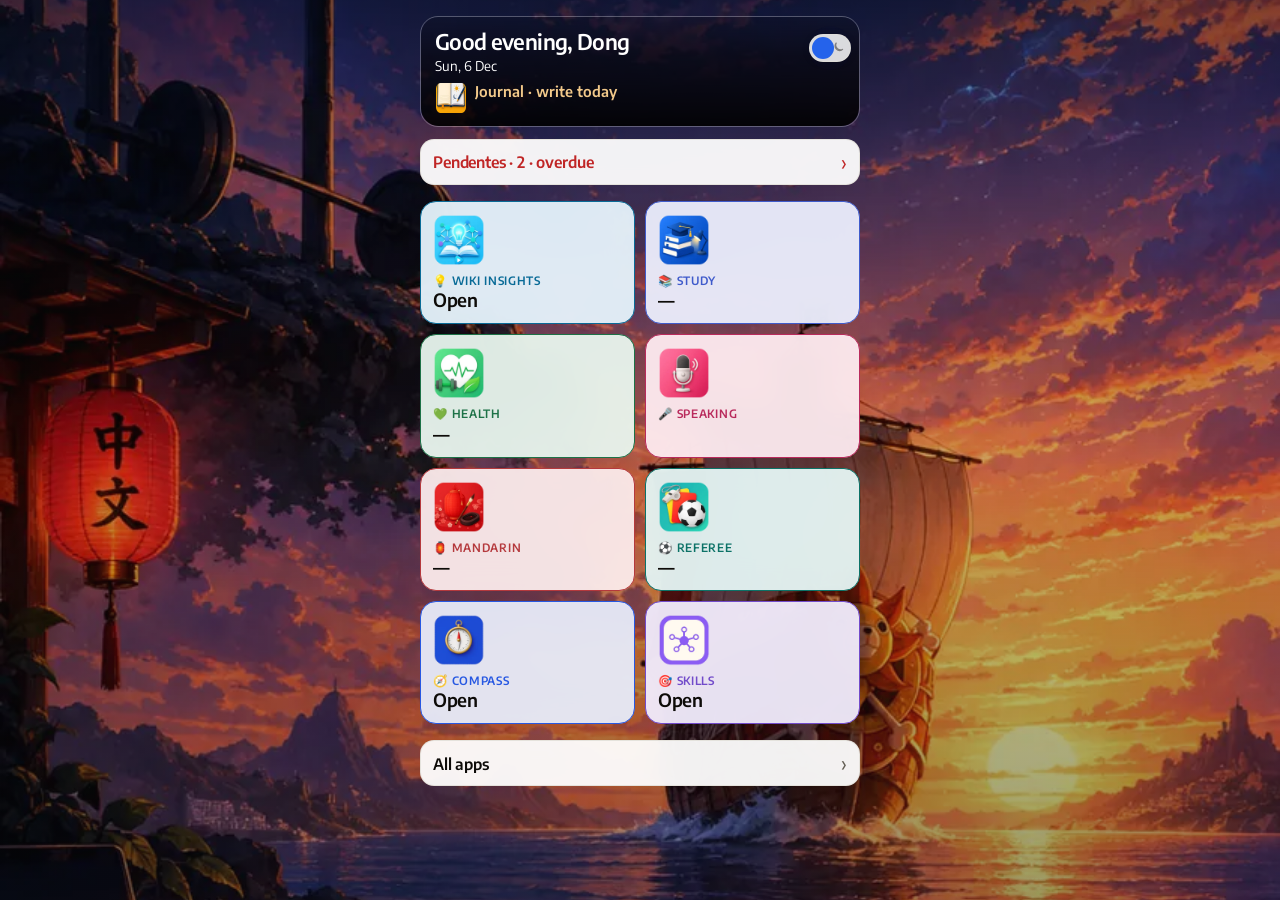
==== commit 79c1e397: "Add a Skills tile to the apps hub. The home grid and the Daily list both open /skills/, with tile ar" ====
--- a/index.html
+++ b/index.html
@@ -11,7 +11,7 @@
   <link rel="apple-touch-icon" href="/icons/apple-touch-icon.png" sizes="180x180" />
   <link href="https://fonts.googleapis.com/css2?family=Encode+Sans:wght@400;600&display=swap" rel="stylesheet" />
   <link rel="stylesheet" href="dong-ui/theme.css?v=5" />
-  <link rel="stylesheet" href="styles.css?v=25" />
+  <link rel="stylesheet" href="styles.css?v=26" />
   <style>
     .boot {
       position: fixed;
@@ -116,6 +116,13 @@
           <span class="tile-count">Open</span>
         </span>
       </a>
+      <a class="tile" data-tile="skills" href="/skills/" data-area="skills">
+        <img class="tile-art" src="assets/art/skills.webp" alt="" width="52" height="52" loading="lazy" decoding="async" />
+        <span class="tile-copy">
+          <span class="tile-name"><span class="row-emoji" aria-hidden="true">🎯</span>Skills</span>
+          <span class="tile-count">Open</span>
+        </span>
+      </a>
     </nav>
 
     <details class="all-apps sheet">
@@ -148,6 +155,7 @@
           <a href="/piano/"><span class="row-emoji" aria-hidden="true">🎹</span>Piano Practice</a>
           <a data-area="study" href="/thesis/"><span class="row-emoji" aria-hidden="true">📚</span>Thesis Tracker</a>
           <a data-area="compass" href="/compass/"><span class="row-emoji" aria-hidden="true">🧭</span>Compass</a>
+          <a data-area="skills" href="/skills/"><span class="row-emoji" aria-hidden="true">🎯</span>Skills</a>
         </section>
         <section data-area="life">
           <h2>Life</h2>
--- a/styles.css
+++ b/styles.css
@@ -10,6 +10,7 @@
   --area-wiki-insights: #0EA5E9;
   --area-speaking: #F24B86;
   --area-compass: #1D4ED8;
+  --area-skills: #8B5CF6;
 
   --area-journal-ink: #855D20;
   --area-study-ink: #3F5BCB;
@@ -20,6 +21,7 @@
   --area-wiki-insights-ink: #096B97;
   --area-speaking-ink: #B92A5C;
   --area-compass-ink: #2758E2;
+  --area-skills-ink: #724BCA;
   --soon-ink: #c02626;
 }
 
@@ -33,6 +35,7 @@
   --area-wiki-insights-ink: #18A9EA;
   --area-speaking-ink: #E87EA3;
   --area-compass-ink: #7F9CEE;
+  --area-skills-ink: #AE8DF9;
   --soon-ink: #f87171;
 }
 
@@ -79,6 +82,11 @@
 [data-area="compass"] {
   --area: var(--area-compass);
   --area-ink: var(--area-compass-ink);
+}
+
+[data-area="skills"] {
+  --area: var(--area-skills);
+  --area-ink: var(--area-skills-ink);
 }
 
 /* Full-page art. position:fixed on a pseudo-element, not
